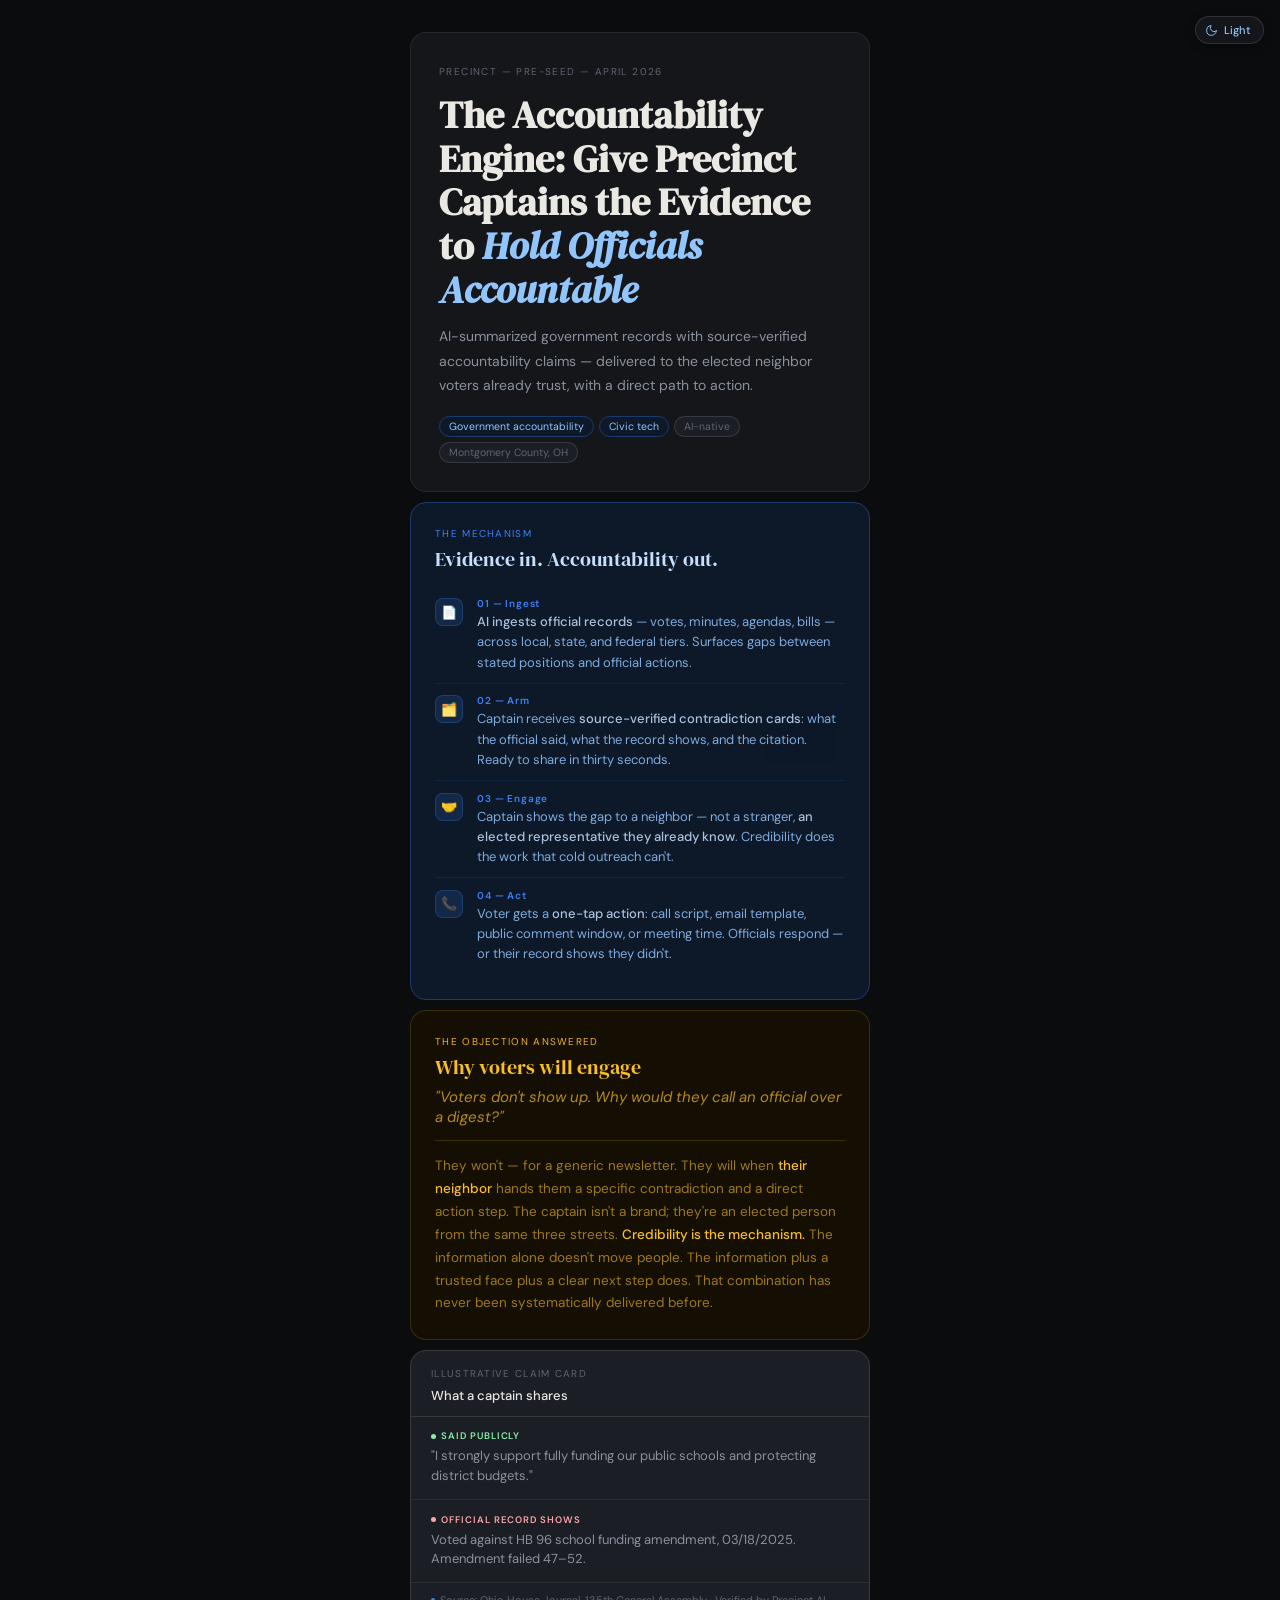
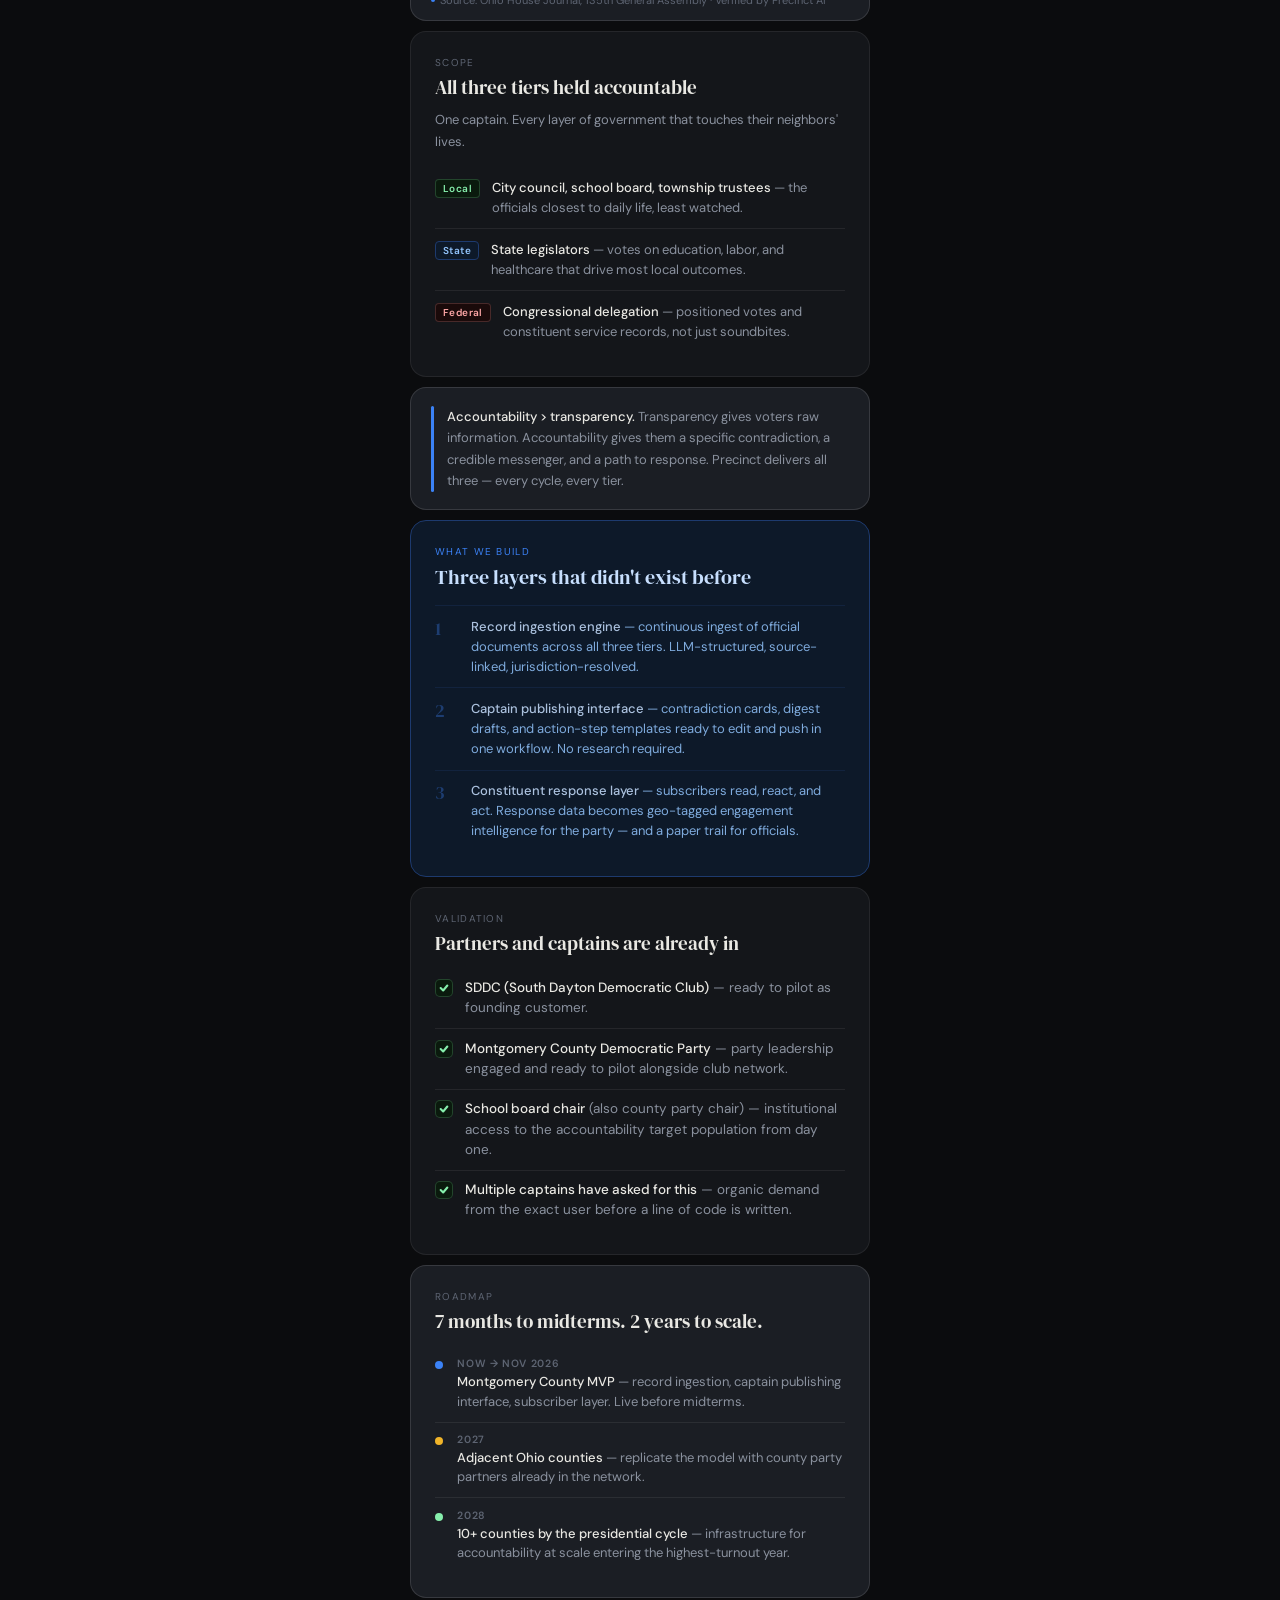
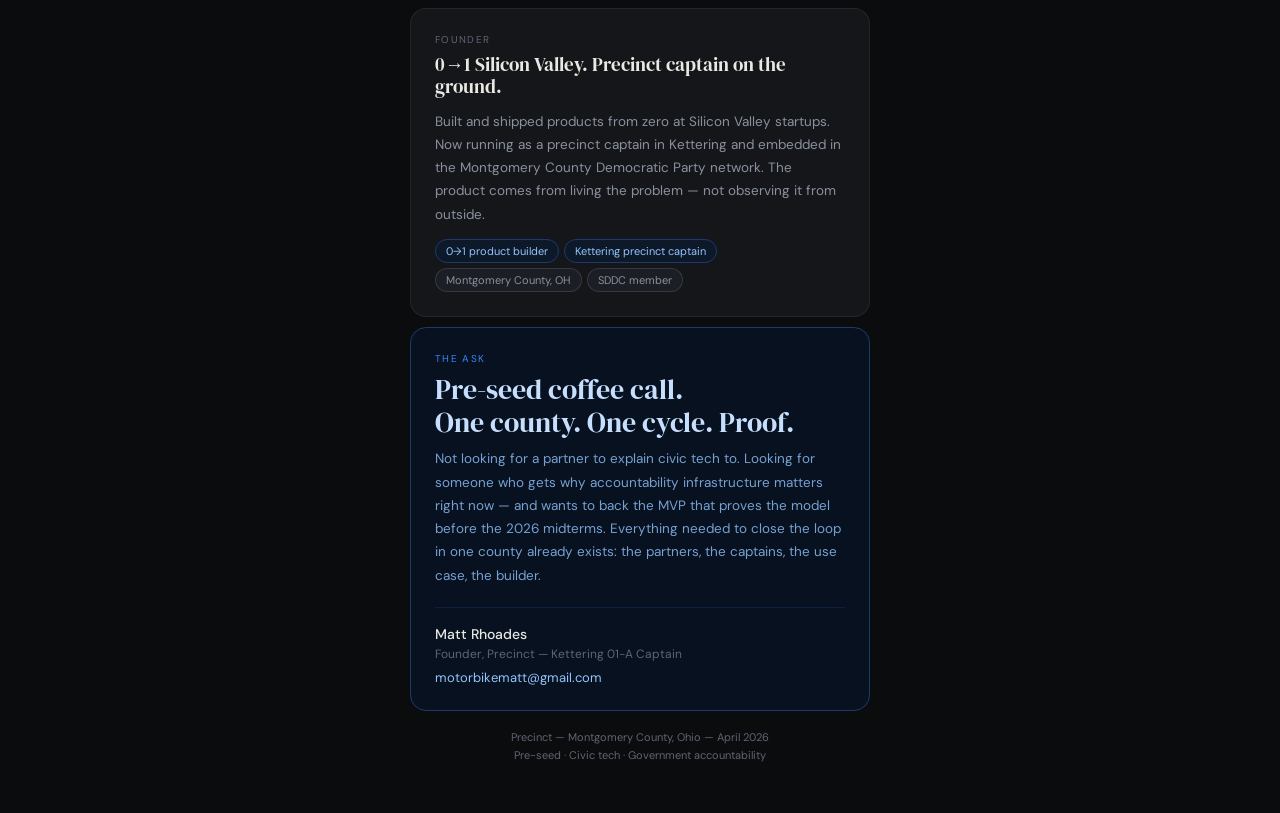
==== precinct_pitch_onepager_v4.html @ a4bdfba1 "Signed-off-by: Matt Rhoades <motorbikematt@gmail.com>" ====
<!DOCTYPE html>
<html lang="en">
<head>
<meta charset="UTF-8">
<meta name="viewport" content="width=device-width, initial-scale=1.0, maximum-scale=1.0">
<title>Precinct — The Accountability Engine</title>
<link rel="preconnect" href="https://fonts.googleapis.com">
<link href="https://fonts.googleapis.com/css2?family=DM+Serif+Display:ital@0;1&family=DM+Sans:opsz,wght@9..40,300;9..40,400;9..40,500;9..40,600&display=swap" rel="stylesheet">
<style>
*, *::before, *::after { box-sizing: border-box; margin: 0; padding: 0; }

:root {
  --bg:          #0b0c0e;
  --surface:     #14161a;
  --surface-2:   #1b1e24;
  --border:      rgba(255,255,255,0.07);
  --border-2:    rgba(255,255,255,0.12);
  --text:        #e9e8e3;
  --muted:       #5e6573;
  --muted-2:     #8a919e;
  --accent:      #3b82f6;
  --accent-dim:  #1d3a6e;
  --accent-bg:   #0d1929;
  --accent-text: #93c5fd;
  --gold:        #f0b429;
  --gold-bg:     #140f02;
  --gold-text:   #fbbf24;
  --gold-border: rgba(240,180,41,0.18);
  --green-bg:    #0a1a0d;
  --green-text:  #86efac;
  --green-border:rgba(134,239,172,0.2);
  --red-bg:      #1a0a0a;
  --red-text:    #fca5a5;
  --red-border:  rgba(252,165,165,0.2);
}

:root.light {
  --bg:          #f4f3ef;
  --surface:     #ffffff;
  --surface-2:   #eeecea;
  --border:      rgba(0,0,0,0.08);
  --border-2:    rgba(0,0,0,0.13);
  --text:        #141414;
  --muted:       #888;
  --muted-2:     #555;
  --accent:      #185FA5;
  --accent-dim:  #b5d4f4;
  --accent-bg:   #e5f0fb;
  --accent-text: #0c447c;
  --gold:        #b45309;
  --gold-bg:     #fffbeb;
  --gold-text:   #92400e;
  --gold-border: rgba(180,83,9,0.2);
  --green-bg:    #f0fdf4;
  --green-text:  #166534;
  --green-border:rgba(22,101,52,0.2);
  --red-bg:      #fff1f1;
  --red-text:    #991b1b;
  --red-border:  rgba(153,27,27,0.2);
}

body {
  font-family: 'DM Sans', sans-serif;
  font-weight: 400;
  color: var(--text);
  background: var(--bg);
  min-height: 100vh;
  padding: 2rem 1rem 3rem;
  display: flex;
  flex-direction: column;
  align-items: center;
}

/* ── layout shell ── */
.wrap {
  width: 100%;
  max-width: 460px;
  display: flex;
  flex-direction: column;
  gap: 10px;
}

/* ── base card ── */
.card {
  background: var(--surface);
  border: 0.5px solid var(--border);
  border-radius: 16px;
  padding: 1.5rem;
  position: relative;
  overflow: hidden;
}

.card-label {
  font-size: 10px;
  letter-spacing: 0.13em;
  text-transform: uppercase;
  color: var(--muted);
  margin-bottom: 0.5rem;
}

.card-title {
  font-family: 'DM Serif Display', serif;
  line-height: 1.15;
  color: var(--text);
}

.card-body {
  font-size: 13.5px;
  line-height: 1.72;
  color: var(--muted-2);
  margin-top: 0.6rem;
}

/* ── hero ── */
.c-hero {
  background: var(--surface);
  padding: 2rem 1.75rem 1.75rem;
}

.c-hero .eyebrow {
  font-size: 10px;
  letter-spacing: 0.14em;
  text-transform: uppercase;
  color: var(--muted);
  margin-bottom: 1rem;
}

.c-hero .card-title {
  font-size: clamp(28px, 8vw, 38px);
  margin-bottom: 0.75rem;
  color: var(--text);
}

.c-hero .card-title em {
  font-style: italic;
  color: var(--accent-text);
}

.c-hero .card-body {
  font-size: 14px;
  color: var(--muted-2);
  max-width: 400px;
}

.tag-row {
  display: flex;
  flex-wrap: wrap;
  gap: 5px;
  margin-top: 1.2rem;
}

.tag {
  font-size: 10.5px;
  padding: 3px 9px;
  border-radius: 20px;
  border: 0.5px solid var(--border-2);
  color: var(--muted);
  background: var(--surface-2);
}

.tag-blue {
  background: var(--accent-bg);
  border-color: var(--accent-dim);
  color: var(--accent-text);
}

/* ── mechanism loop ── */
.c-loop {
  background: var(--accent-bg);
  border-color: var(--accent-dim);
}

.c-loop .card-label { color: var(--accent); }

.c-loop .card-title {
  font-size: 20px;
  color: #c7dffe;
  margin-bottom: 1rem;
}

.loop-steps {
  display: flex;
  flex-direction: column;
  gap: 0;
}

.loop-step {
  display: flex;
  align-items: flex-start;
  gap: 0.9rem;
  padding: 0.65rem 0;
  border-bottom: 0.5px solid rgba(59,130,246,0.12);
}

.loop-step:last-child { border-bottom: none; }

.loop-icon {
  width: 28px;
  height: 28px;
  border-radius: 8px;
  background: rgba(59,130,246,0.14);
  border: 0.5px solid rgba(59,130,246,0.25);
  display: flex;
  align-items: center;
  justify-content: center;
  flex-shrink: 0;
  font-size: 13px;
  margin-top: 1px;
}

.loop-step-text {
  flex: 1;
}

.loop-step-num {
  font-size: 10px;
  color: var(--accent);
  letter-spacing: 0.08em;
  font-weight: 600;
  margin-bottom: 2px;
}

.loop-step-body {
  font-size: 13px;
  color: var(--accent-text);
  line-height: 1.55;
  opacity: 0.85;
}

.loop-step-body strong {
  color: #c7dffe;
  font-weight: 500;
  opacity: 1;
}

/* ── objection ── */
.c-objection {
  background: var(--gold-bg);
  border-color: var(--gold-border);
}

.c-objection .card-label { color: var(--gold); }

.c-objection .card-title {
  font-size: 20px;
  color: var(--gold-text);
  margin-bottom: 0.5rem;
}

.objection-q {
  font-size: 15px;
  font-style: italic;
  color: rgba(251,191,36,0.7);
  margin-bottom: 0.85rem;
  padding-bottom: 0.85rem;
  border-bottom: 0.5px solid var(--gold-border);
}

.objection-a {
  font-size: 13.5px;
  line-height: 1.7;
  color: rgba(251,191,36,0.6);
}

.objection-a strong {
  color: var(--gold-text);
  font-weight: 500;
}

/* ── contradiction demo ── */
.c-demo {
  background: var(--surface-2);
  border-color: var(--border-2);
  padding: 0;
  overflow: hidden;
}

.demo-header {
  padding: 1rem 1.25rem 0.75rem;
  border-bottom: 0.5px solid var(--border-2);
}

.demo-label {
  font-size: 10px;
  letter-spacing: 0.13em;
  text-transform: uppercase;
  color: var(--muted);
  margin-bottom: 0.4rem;
}

.demo-title {
  font-size: 13px;
  font-weight: 500;
  color: var(--text);
}

.demo-claim {
  padding: 0.85rem 1.25rem;
  border-bottom: 0.5px solid var(--border);
}

.demo-claim:last-child { border-bottom: none; }

.claim-tag {
  font-size: 9.5px;
  letter-spacing: 0.1em;
  text-transform: uppercase;
  font-weight: 600;
  margin-bottom: 4px;
  display: flex;
  align-items: center;
  gap: 5px;
}

.claim-tag-said { color: var(--green-text); }
.claim-tag-record { color: var(--red-text); }

.claim-dot {
  width: 5px;
  height: 5px;
  border-radius: 50%;
  display: inline-block;
  flex-shrink: 0;
}

.dot-green { background: var(--green-text); }
.dot-red   { background: var(--red-text); }

.claim-text {
  font-size: 13px;
  color: var(--muted-2);
  line-height: 1.5;
}

.demo-source {
  padding: 0.6rem 1.25rem 0.85rem;
  font-size: 11px;
  color: var(--muted);
  display: flex;
  align-items: center;
  gap: 5px;
}

.source-dot {
  width: 4px;
  height: 4px;
  border-radius: 50%;
  background: var(--accent);
  flex-shrink: 0;
}

/* ── three tiers ── */
.c-tiers {
  background: var(--surface);
  border-color: var(--border);
}

.tier-row {
  display: flex;
  flex-direction: column;
  gap: 0;
  margin-top: 0.85rem;
}

.tier-item {
  display: flex;
  align-items: flex-start;
  gap: 0.75rem;
  padding: 0.65rem 0;
  border-bottom: 0.5px solid var(--border);
}

.tier-item:last-child { border-bottom: none; }

.tier-badge {
  font-size: 10px;
  padding: 2px 7px;
  border-radius: 4px;
  font-weight: 600;
  letter-spacing: 0.04em;
  flex-shrink: 0;
  margin-top: 1px;
}

.tier-local  { background: var(--green-bg);  border: 0.5px solid var(--green-border); color: var(--green-text); }
.tier-state  { background: var(--accent-bg); border: 0.5px solid var(--accent-dim);  color: var(--accent-text); }
.tier-fed    { background: var(--red-bg);    border: 0.5px solid var(--red-border);   color: var(--red-text); }

.tier-text {
  font-size: 13px;
  line-height: 1.55;
  color: var(--muted-2);
}

.tier-text strong {
  color: var(--text);
  font-weight: 500;
}

/* ── solution ── */
.c-solution {
  background: var(--accent-bg);
  border-color: var(--accent-dim);
}

.c-solution .card-label { color: var(--accent); }
.c-solution .card-title { font-size: 20px; color: #c7dffe; margin-bottom: 0.85rem; }
.c-solution .card-body  { color: var(--accent-text); opacity: 0.85; font-size: 13.5px; }

.solution-steps {
  display: flex;
  flex-direction: column;
  gap: 0;
  margin-top: 1rem;
}

.sol-step {
  display: flex;
  gap: 0.85rem;
  padding: 0.65rem 0;
  border-top: 0.5px solid rgba(59,130,246,0.1);
}

.sol-num {
  font-family: 'DM Serif Display', serif;
  font-size: 18px;
  color: rgba(59,130,246,0.35);
  flex-shrink: 0;
  width: 22px;
  margin-top: -1px;
}

.sol-text {
  font-size: 13px;
  color: var(--accent-text);
  line-height: 1.55;
  opacity: 0.85;
}

.sol-text strong {
  color: #c7dffe;
  font-weight: 500;
  opacity: 1;
}

/* ── traction ── */
.c-traction {
  background: var(--surface);
  border-color: var(--border);
}

.traction-items {
  display: flex;
  flex-direction: column;
  gap: 0;
  margin-top: 0.85rem;
}

.traction-item {
  display: flex;
  align-items: flex-start;
  gap: 0.75rem;
  padding: 0.6rem 0;
  border-bottom: 0.5px solid var(--border);
}

.traction-item:last-child { border-bottom: none; }

.traction-check {
  width: 18px;
  height: 18px;
  border-radius: 5px;
  background: var(--green-bg);
  border: 0.5px solid var(--green-border);
  display: flex;
  align-items: center;
  justify-content: center;
  flex-shrink: 0;
  margin-top: 1px;
}

.traction-check svg {
  width: 10px;
  height: 10px;
  stroke: var(--green-text);
  stroke-width: 2.5;
  stroke-linecap: round;
  stroke-linejoin: round;
  fill: none;
}

.traction-text {
  font-size: 13.5px;
  color: var(--muted-2);
  line-height: 1.5;
}

.traction-text strong {
  color: var(--text);
  font-weight: 500;
}

/* ── timeline ── */
.c-timeline {
  background: var(--surface-2);
  border-color: var(--border-2);
}

.timeline-row {
  display: flex;
  flex-direction: column;
  gap: 0;
  margin-top: 0.85rem;
}

.timeline-item {
  display: flex;
  align-items: flex-start;
  gap: 0.9rem;
  padding: 0.65rem 0;
  border-bottom: 0.5px solid var(--border);
  position: relative;
}

.timeline-item:last-child { border-bottom: none; }

.timeline-dot {
  width: 8px;
  height: 8px;
  border-radius: 50%;
  flex-shrink: 0;
  margin-top: 4px;
}

.dot-now   { background: var(--accent); }
.dot-mid   { background: var(--gold); }
.dot-far   { background: var(--green-text); }

.timeline-content {}

.timeline-date {
  font-size: 10.5px;
  font-weight: 600;
  letter-spacing: 0.06em;
  color: var(--muted);
  text-transform: uppercase;
  margin-bottom: 2px;
}

.timeline-desc {
  font-size: 13px;
  color: var(--muted-2);
  line-height: 1.5;
}

.timeline-desc strong {
  color: var(--text);
  font-weight: 500;
}

/* ── founder ── */
.c-founder {
  background: var(--surface);
  border-color: var(--border);
}

.c-founder .card-title {
  font-size: 19px;
  margin-bottom: 0.75rem;
}

.founder-pills {
  display: flex;
  flex-wrap: wrap;
  gap: 5px;
  margin-top: 0.85rem;
}

.pill {
  font-size: 11px;
  padding: 4px 10px;
  border-radius: 20px;
  border: 0.5px solid var(--border-2);
  color: var(--muted-2);
  background: var(--surface-2);
}

.pill-blue {
  background: var(--accent-bg);
  border-color: var(--accent-dim);
  color: var(--accent-text);
}

/* ── ask ── */
.c-ask {
  background: #071120;
  border-color: var(--accent-dim);
}

.c-ask .card-label { color: var(--accent); }

.c-ask .card-title {
  font-size: clamp(22px, 6vw, 28px);
  color: #c7dffe;
  margin-bottom: 0.6rem;
}

.c-ask .card-body {
  color: var(--accent-text);
  opacity: 0.8;
  font-size: 13.5px;
}

.ask-contact {
  margin-top: 1.25rem;
  padding-top: 1.1rem;
  border-top: 0.5px solid rgba(59,130,246,0.15);
  display: flex;
  flex-direction: column;
  gap: 3px;
}

.contact-name {
  font-size: 14px;
  font-weight: 500;
  color: var(--text);
}

.contact-role {
  font-size: 12px;
  color: var(--muted);
}

.contact-email {
  font-size: 13px;
  color: var(--accent-text);
  text-decoration: none;
  margin-top: 4px;
}

.contact-email:hover {
  text-decoration: underline;
}

/* ── footer ── */
.c-footer {
  text-align: center;
  background: transparent;
  border: none;
  padding: 0.5rem 0 0;
}

.footer-text {
  font-size: 11px;
  color: var(--muted);
  line-height: 1.6;
}

/* ── theme toggle ── */
.theme-toggle {
  position: fixed;
  top: 1rem;
  right: 1rem;
  z-index: 100;
  display: flex;
  align-items: center;
  gap: 6px;
  padding: 6px 12px 6px 9px;
  border-radius: 99px;
  border: 0.5px solid var(--border-2);
  background: var(--surface);
  color: var(--accent-text);
  font-family: 'DM Sans', sans-serif;
  font-size: 11px;
  font-weight: 500;
  cursor: pointer;
  box-shadow: 0 2px 10px rgba(0,0,0,0.3);
  transition: box-shadow 0.2s;
}

.theme-toggle:hover { box-shadow: 0 3px 16px rgba(0,0,0,0.4); }

.theme-toggle svg {
  width: 13px; height: 13px;
  fill: none; stroke: currentColor;
  stroke-width: 1.75;
  stroke-linecap: round;
  stroke-linejoin: round;
}

/* ── bridge callout ── */
.c-bridge {
  background: var(--surface-2);
  border-color: var(--border-2);
  display: flex;
  align-items: flex-start;
  gap: 0.85rem;
  padding: 1.1rem 1.25rem;
}

.bridge-line {
  width: 2.5px;
  align-self: stretch;
  background: var(--accent);
  border-radius: 2px;
  flex-shrink: 0;
  min-height: 20px;
}

.bridge-text {
  font-size: 13px;
  line-height: 1.65;
  color: var(--muted-2);
}

.bridge-text strong {
  color: var(--text);
  font-weight: 500;
}

</style>
</head>
<body>

<button class="theme-toggle" id="themeToggle" aria-label="Toggle theme">
  <svg id="icon-dark" viewBox="0 0 24 24"><path d="M21 12.79A9 9 0 1 1 11.21 3 7 7 0 0 0 21 12.79z"/></svg>
  <svg id="icon-light" viewBox="0 0 24 24" style="display:none"><circle cx="12" cy="12" r="5"/><line x1="12" y1="1" x2="12" y2="3"/><line x1="12" y1="21" x2="12" y2="23"/><line x1="4.22" y1="4.22" x2="5.64" y2="5.64"/><line x1="18.36" y1="18.36" x2="19.78" y2="19.78"/><line x1="1" y1="12" x2="3" y2="12"/><line x1="21" y1="12" x2="23" y2="12"/><line x1="4.22" y1="19.78" x2="5.64" y2="18.36"/><line x1="18.36" y1="5.64" x2="19.78" y2="4.22"/></svg>
  <span id="toggleLabel">Light</span>
</button>

<div class="wrap">

  <!-- ── HERO ── -->
  <div class="card c-hero">
    <p class="eyebrow">Precinct &mdash; Pre-seed &mdash; April 2026</p>
    <h1 class="card-title">The Accountability Engine: Give Precinct Captains the Evidence to<em> Hold Officials Accountable</em></h1>
    <p class="card-body">AI-summarized government records with source-verified accountability claims — delivered to the elected neighbor voters already trust, with a direct path to action.</p>
    <div class="tag-row">
      <span class="tag tag-blue">Government accountability</span>
      <span class="tag tag-blue">Civic tech</span>
      <span class="tag">AI-native</span>
      <span class="tag">Montgomery County, OH</span>
    </div>
  </div>

  <!-- ── HOW IT WORKS ── -->
  <div class="card c-loop">
    <p class="card-label">The mechanism</p>
    <p class="card-title">Evidence in. Accountability out.</p>
    <div class="loop-steps">
      <div class="loop-step">
        <div class="loop-icon">📄</div>
        <div class="loop-step-text">
          <p class="loop-step-num">01 — Ingest</p>
          <p class="loop-step-body"><strong>AI ingests official records</strong> — votes, minutes, agendas, bills — across local, state, and federal tiers. Surfaces gaps between stated positions and official actions.</p>
        </div>
      </div>
      <div class="loop-step">
        <div class="loop-icon">🗂️</div>
        <div class="loop-step-text">
          <p class="loop-step-num">02 — Arm</p>
          <p class="loop-step-body">Captain receives <strong>source-verified contradiction cards</strong>: what the official said, what the record shows, and the citation. Ready to share in thirty seconds.</p>
        </div>
      </div>
      <div class="loop-step">
        <div class="loop-icon">🤝</div>
        <div class="loop-step-text">
          <p class="loop-step-num">03 — Engage</p>
          <p class="loop-step-body">Captain shows the gap to a neighbor — not a stranger, <strong>an elected representative they already know</strong>. Credibility does the work that cold outreach can't.</p>
        </div>
      </div>
      <div class="loop-step">
        <div class="loop-icon">📞</div>
        <div class="loop-step-text">
          <p class="loop-step-num">04 — Act</p>
          <p class="loop-step-body">Voter gets a <strong>one-tap action</strong>: call script, email template, public comment window, or meeting time. Officials respond — or their record shows they didn't.</p>
        </div>
      </div>
    </div>
  </div>

  <!-- ── OBJECTION ── -->
  <div class="card c-objection">
    <p class="card-label">The objection answered</p>
    <p class="card-title">Why voters will engage</p>
    <p class="objection-q">"Voters don't show up. Why would they call an official over a digest?"</p>
    <p class="objection-a">They won't — for a generic newsletter. They will when <strong>their neighbor</strong> hands them a specific contradiction and a direct action step. The captain isn't a brand; they're an elected person from the same three streets. <strong>Credibility is the mechanism.</strong> The information alone doesn't move people. The information plus a trusted face plus a clear next step does. That combination has never been systematically delivered before.</p>
  </div>

  <!-- ── CONTRADICTION DEMO ── -->
  <div class="card c-demo">
    <div class="demo-header">
      <p class="demo-label">Illustrative claim card</p>
      <p class="demo-title">What a captain shares</p>
    </div>
    <div class="demo-claim">
      <p class="claim-tag claim-tag-said">
        <span class="claim-dot dot-green"></span> Said publicly
      </p>
      <p class="claim-text">"I strongly support fully funding our public schools and protecting district budgets."</p>
    </div>
    <div class="demo-claim">
      <p class="claim-tag claim-tag-record">
        <span class="claim-dot dot-red"></span> Official record shows
      </p>
      <p class="claim-text">Voted against HB 96 school funding amendment, 03/18/2025. Amendment failed 47–52.</p>
    </div>
    <div class="demo-source">
      <span class="source-dot"></span>
      Source: Ohio House Journal, 135th General Assembly · Verified by Precinct AI
    </div>
  </div>

  <!-- ── THREE TIERS ── -->
  <div class="card c-tiers">
    <p class="card-label">Scope</p>
    <p class="card-title" style="font-size:19px; margin-bottom:0.15rem">All three tiers held accountable</p>
    <p class="card-body" style="margin-bottom:0; font-size:13px;">One captain. Every layer of government that touches their neighbors' lives.</p>
    <div class="tier-row">
      <div class="tier-item">
        <span class="tier-badge tier-local">Local</span>
        <span class="tier-text"><strong>City council, school board, township trustees</strong> — the officials closest to daily life, least watched.</span>
      </div>
      <div class="tier-item">
        <span class="tier-badge tier-state">State</span>
        <span class="tier-text"><strong>State legislators</strong> — votes on education, labor, and healthcare that drive most local outcomes.</span>
      </div>
      <div class="tier-item">
        <span class="tier-badge tier-fed">Federal</span>
        <span class="tier-text"><strong>Congressional delegation</strong> — positioned votes and constituent service records, not just soundbites.</span>
      </div>
    </div>
  </div>

  <!-- ── BRIDGE ── -->
  <div class="card c-bridge">
    <div class="bridge-line"></div>
    <p class="bridge-text"><strong>Accountability &gt; transparency.</strong> Transparency gives voters raw information. Accountability gives them a specific contradiction, a credible messenger, and a path to response. Precinct delivers all three — every cycle, every tier.</p>
  </div>

  <!-- ── SOLUTION ── -->
  <div class="card c-solution">
    <p class="card-label">What we build</p>
    <p class="card-title">Three layers that didn't exist before</p>
    <div class="solution-steps">
      <div class="sol-step">
        <span class="sol-num">1</span>
        <span class="sol-text"><strong>Record ingestion engine</strong> — continuous ingest of official documents across all three tiers. LLM-structured, source-linked, jurisdiction-resolved.</span>
      </div>
      <div class="sol-step">
        <span class="sol-num">2</span>
        <span class="sol-text"><strong>Captain publishing interface</strong> — contradiction cards, digest drafts, and action-step templates ready to edit and push in one workflow. No research required.</span>
      </div>
      <div class="sol-step">
        <span class="sol-num">3</span>
        <span class="sol-text"><strong>Constituent response layer</strong> — subscribers read, react, and act. Response data becomes geo-tagged engagement intelligence for the party — and a paper trail for officials.</span>
      </div>
    </div>
  </div>

  <!-- ── TRACTION ── -->
  <div class="card c-traction">
    <p class="card-label">Validation</p>
    <p class="card-title" style="font-size:19px;">Partners and captains are already in</p>
    <div class="traction-items">
      <div class="traction-item">
        <div class="traction-check"><svg viewBox="0 0 12 12"><polyline points="2,6 5,9 10,3"/></svg></div>
        <span class="traction-text"><strong>SDDC (South Dayton Democratic Club)</strong> — ready to pilot as founding customer.</span>
      </div>
      <div class="traction-item">
        <div class="traction-check"><svg viewBox="0 0 12 12"><polyline points="2,6 5,9 10,3"/></svg></div>
        <span class="traction-text"><strong>Montgomery County Democratic Party</strong> — party leadership engaged and ready to pilot alongside club network.</span>
      </div>
      <div class="traction-item">
        <div class="traction-check"><svg viewBox="0 0 12 12"><polyline points="2,6 5,9 10,3"/></svg></div>
        <span class="traction-text"><strong>School board chair</strong> (also county party chair) — institutional access to the accountability target population from day one.</span>
      </div>
      <div class="traction-item">
        <div class="traction-check"><svg viewBox="0 0 12 12"><polyline points="2,6 5,9 10,3"/></svg></div>
        <span class="traction-text"><strong>Multiple captains have asked for this</strong> — organic demand from the exact user before a line of code is written.</span>
      </div>
    </div>
  </div>

  <!-- ── TIMELINE ── -->
  <div class="card c-timeline">
    <p class="card-label">Roadmap</p>
    <p class="card-title" style="font-size:19px;">7 months to midterms. 2 years to scale.</p>
    <div class="timeline-row">
      <div class="timeline-item">
        <span class="timeline-dot dot-now"></span>
        <div class="timeline-content">
          <p class="timeline-date">Now → Nov 2026</p>
          <p class="timeline-desc"><strong>Montgomery County MVP</strong> — record ingestion, captain publishing interface, subscriber layer. Live before midterms.</p>
        </div>
      </div>
      <div class="timeline-item">
        <span class="timeline-dot dot-mid"></span>
        <div class="timeline-content">
          <p class="timeline-date">2027</p>
          <p class="timeline-desc"><strong>Adjacent Ohio counties</strong> — replicate the model with county party partners already in the network.</p>
        </div>
      </div>
      <div class="timeline-item">
        <span class="timeline-dot dot-far"></span>
        <div class="timeline-content">
          <p class="timeline-date">2028</p>
          <p class="timeline-desc"><strong>10+ counties by the presidential cycle</strong> — infrastructure for accountability at scale entering the highest-turnout year.</p>
        </div>
      </div>
    </div>
  </div>

  <!-- ── FOUNDER ── -->
  <div class="card c-founder">
    <p class="card-label">Founder</p>
    <p class="card-title">0→1 Silicon Valley. Precinct captain on the ground.</p>
    <p class="card-body">Built and shipped products from zero at Silicon Valley startups. Now running as a precinct captain in Kettering and embedded in the Montgomery County Democratic Party network. The product comes from living the problem — not observing it from outside.</p>
    <div class="founder-pills">
      <span class="pill pill-blue">0→1 product builder</span>
      <span class="pill pill-blue">Kettering precinct captain</span>
      <span class="pill">Montgomery County, OH</span>
      <span class="pill">SDDC member</span>
    </div>
  </div>

  <!-- ── ASK ── -->
  <div class="card c-ask">
    <p class="card-label">The ask</p>
    <p class="card-title">Pre-seed coffee call.<br>One county. One cycle. Proof.</p>
    <p class="card-body">Not looking for a partner to explain civic tech to. Looking for someone who gets why accountability infrastructure matters right now — and wants to back the MVP that proves the model before the 2026 midterms. Everything needed to close the loop in one county already exists: the partners, the captains, the use case, the builder.</p>
    <div class="ask-contact">
      <span class="contact-name">Matt Rhoades</span>
      <span class="contact-role">Founder, Precinct &mdash; Kettering 01-A Captain</span>
      <a class="contact-email" href="mailto:motorbikematt@gmail.com">motorbikematt@gmail.com</a>
    </div>
  </div>

  <!-- ── FOOTER ── -->
  <div class="card c-footer">
    <p class="footer-text">Precinct &mdash; Montgomery County, Ohio &mdash; April 2026<br>Pre-seed · Civic tech · Government accountability</p>
  </div>

</div>

<script>
  const root = document.documentElement;
  const btn = document.getElementById('themeToggle');
  const iconDark = document.getElementById('icon-dark');
  const iconLight = document.getElementById('icon-light');
  const label = document.getElementById('toggleLabel');
  let isLight = false;

  btn.addEventListener('click', () => {
    isLight = !isLight;
    if (isLight) {
      root.classList.add('light');
      iconDark.style.display = 'none';
      iconLight.style.display = 'block';
      label.textContent = 'Dark';
    } else {
      root.classList.remove('light');
      iconDark.style.display = 'block';
      iconLight.style.display = 'none';
      label.textContent = 'Light';
    }
  });
</script>
</body>
</html>
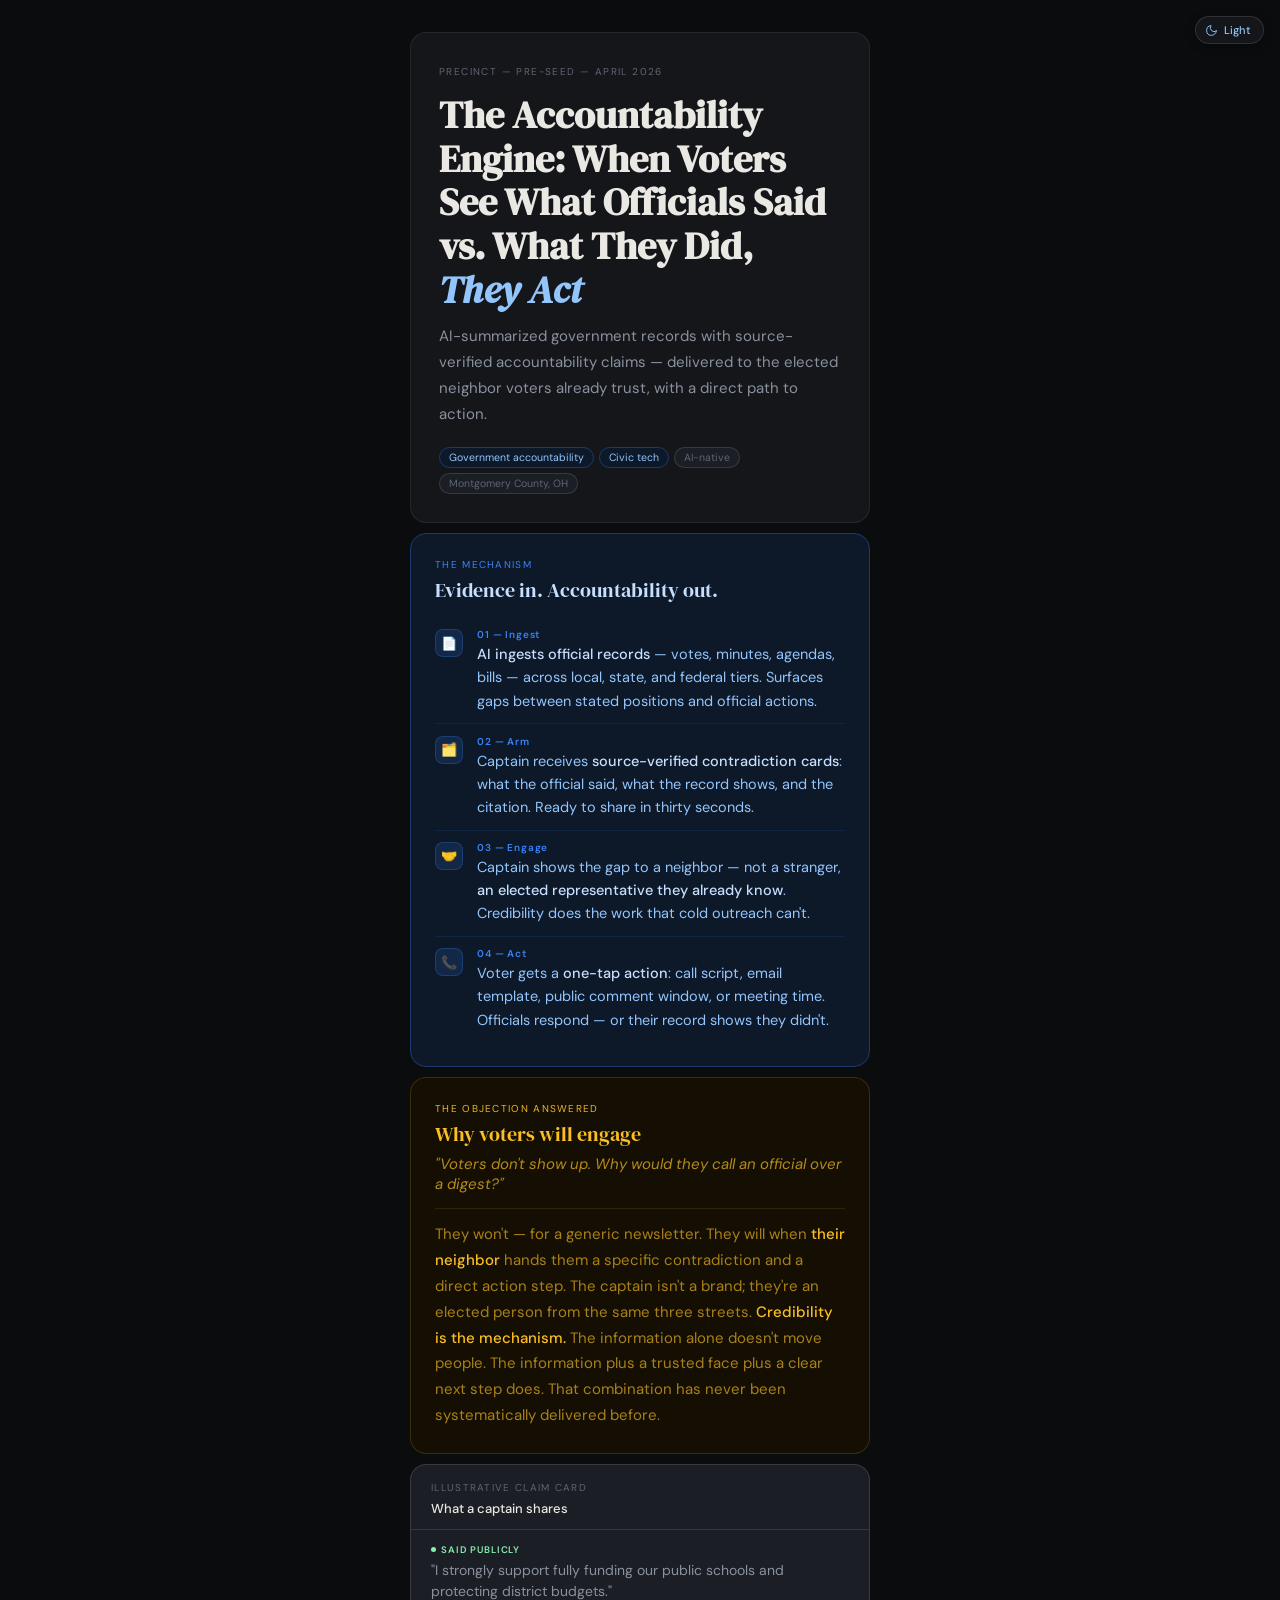
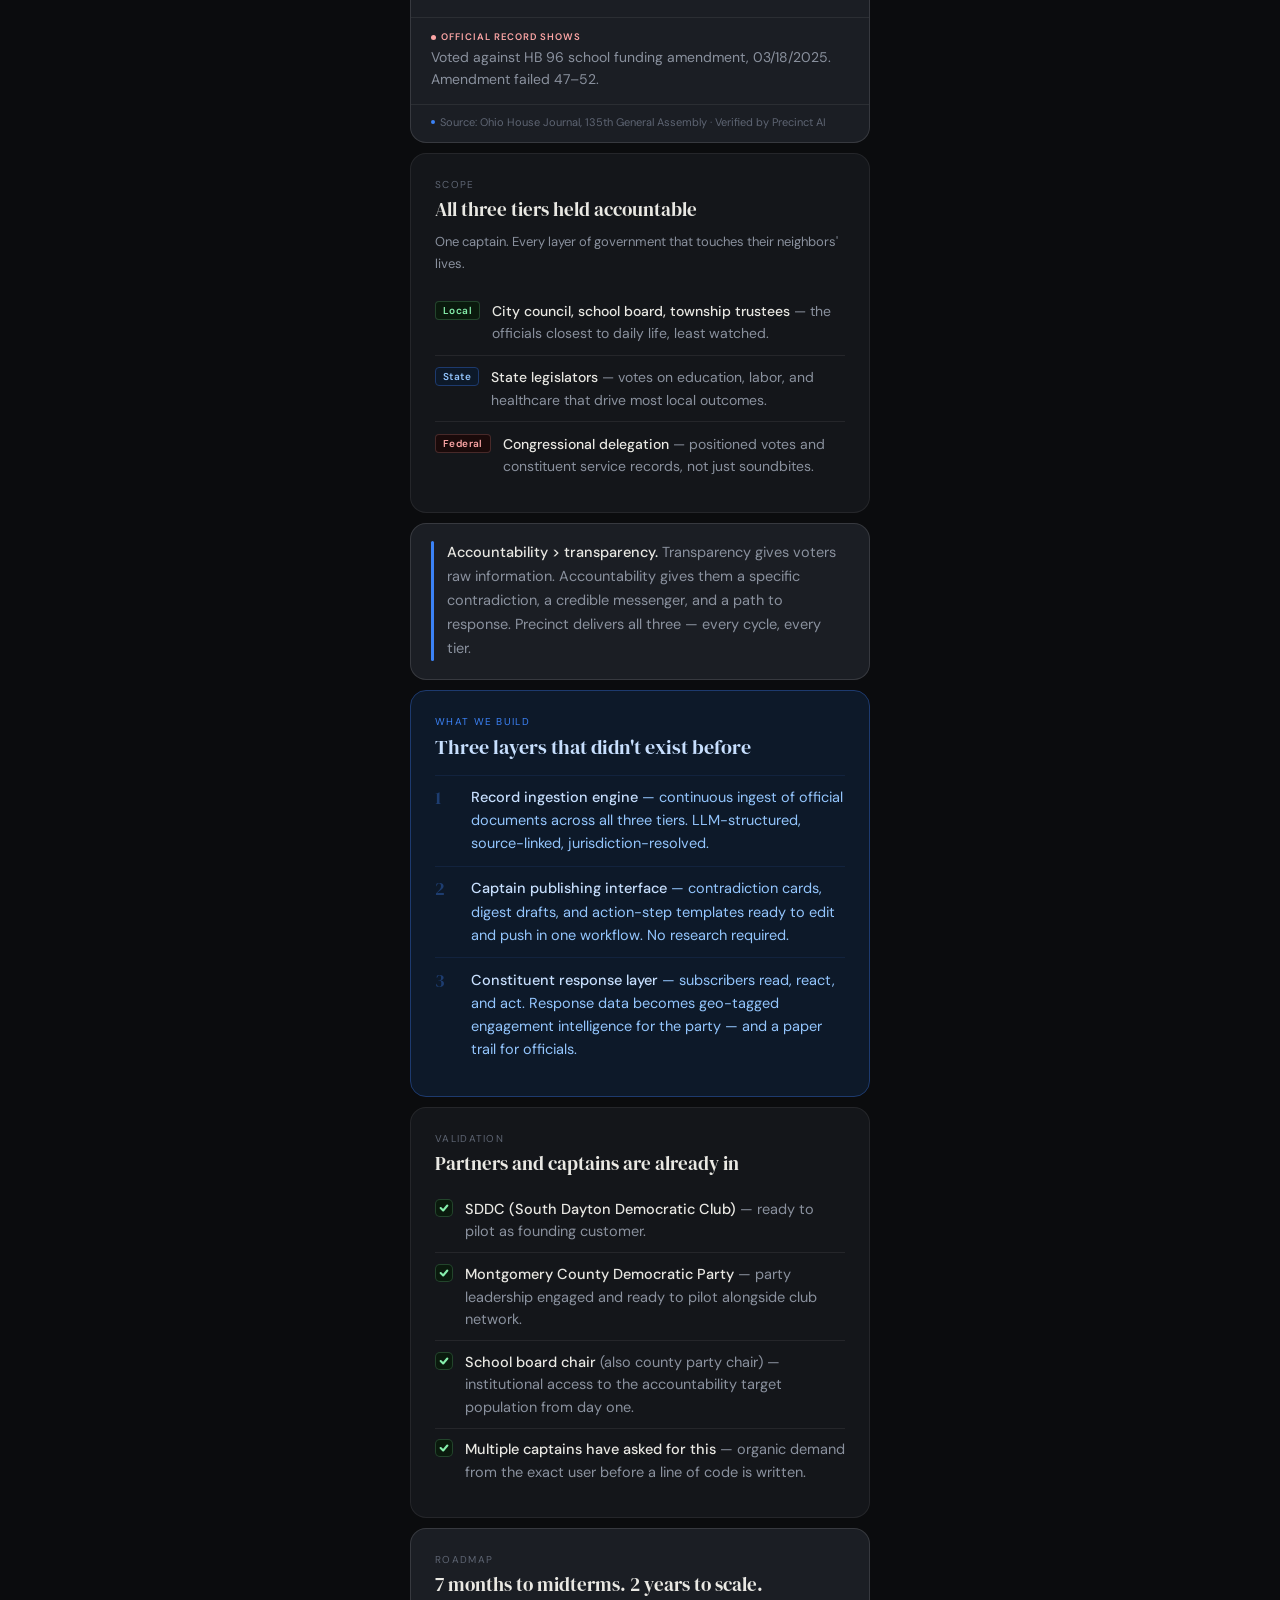
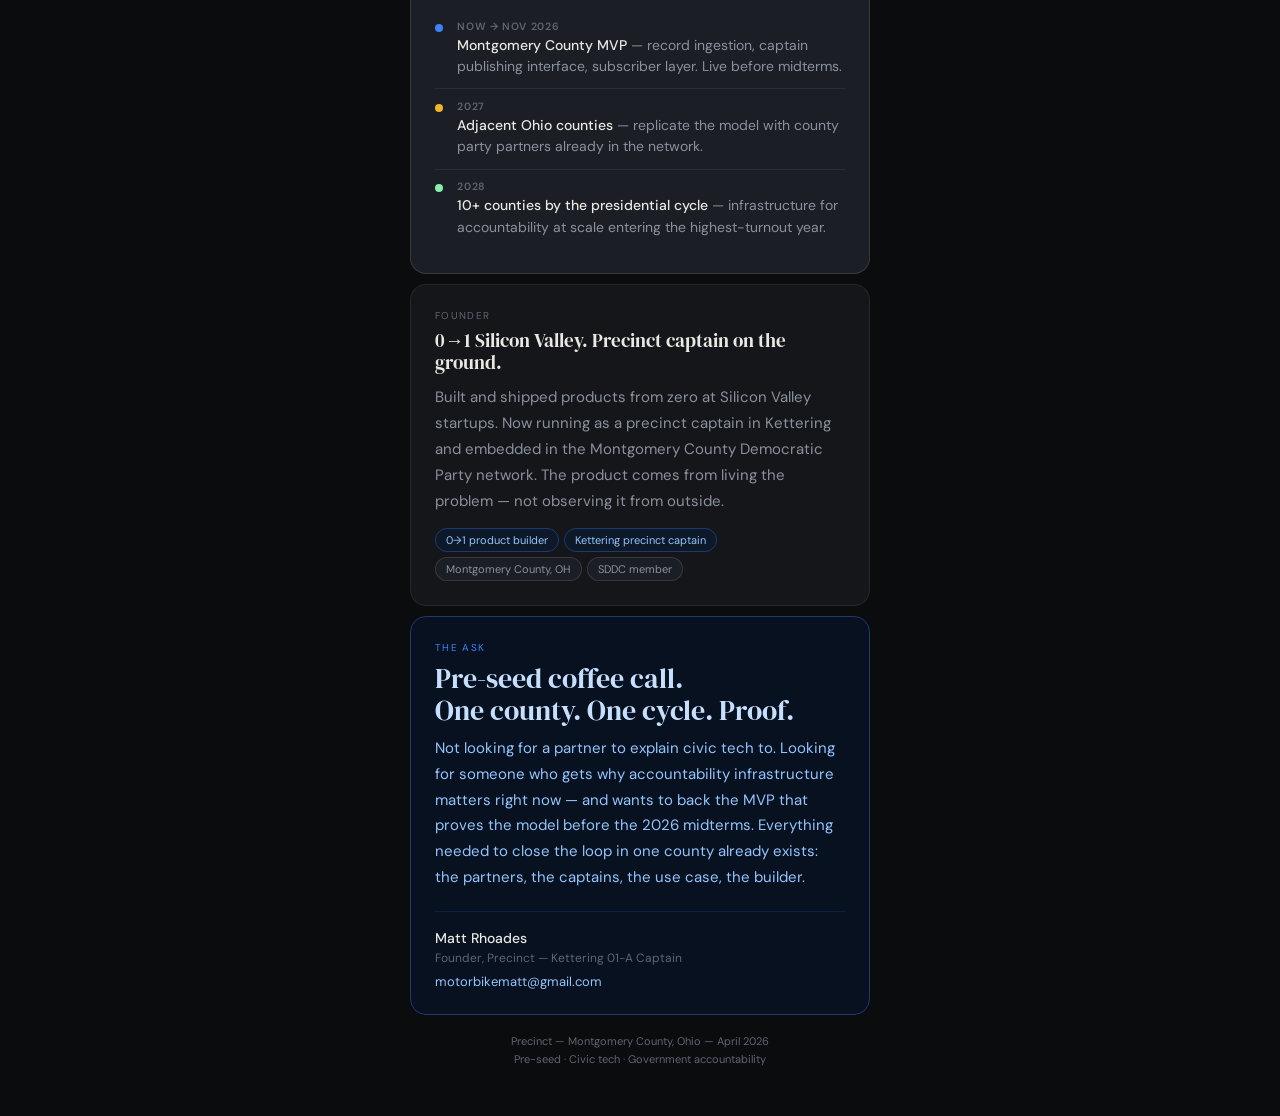
==== commit 50340a03: "Update hero headline: remove 'precinct captain' jargon" ====
--- a/precinct_pitch_onepager_v4.html
+++ b/precinct_pitch_onepager_v4.html
@@ -32,6 +32,8 @@
   --red-bg:      #1a0a0a;
   --red-text:    #fca5a5;
   --red-border:  rgba(252,165,165,0.2);
+  --accent-heading: #c7dffe;
+  --ask-bg:      #071120;
 }
 
 :root.light {
@@ -57,6 +59,8 @@
   --red-bg:      #fff1f1;
   --red-text:    #991b1b;
   --red-border:  rgba(153,27,27,0.2);
+  --accent-heading: #0b3d7a;
+  --ask-bg:      #dbeafe;
 }
 
 body {
@@ -105,7 +109,7 @@
 }
 
 .card-body {
-  font-size: 13.5px;
+  font-size: 15px;
   line-height: 1.72;
   color: var(--muted-2);
   margin-top: 0.6rem;
@@ -137,7 +141,7 @@
 }
 
 .c-hero .card-body {
-  font-size: 14px;
+  font-size: 15px;
   color: var(--muted-2);
   max-width: 400px;
 }
@@ -174,7 +178,7 @@
 
 .c-loop .card-title {
   font-size: 20px;
-  color: #c7dffe;
+  color: var(--accent-heading);
   margin-bottom: 1rem;
 }
 
@@ -221,16 +225,14 @@
 }
 
 .loop-step-body {
-  font-size: 13px;
+  font-size: 14.5px;
   color: var(--accent-text);
-  line-height: 1.55;
-  opacity: 0.85;
+  line-height: 1.6;
 }
 
 .loop-step-body strong {
-  color: #c7dffe;
+  color: var(--accent-heading);
   font-weight: 500;
-  opacity: 1;
 }
 
 /* ── objection ── */
@@ -250,16 +252,21 @@
 .objection-q {
   font-size: 15px;
   font-style: italic;
-  color: rgba(251,191,36,0.7);
+  color: var(--gold-text);
+  opacity: 0.7;
   margin-bottom: 0.85rem;
   padding-bottom: 0.85rem;
   border-bottom: 0.5px solid var(--gold-border);
 }
 
 .objection-a {
-  font-size: 13.5px;
-  line-height: 1.7;
-  color: rgba(251,191,36,0.6);
+  font-size: 15px;
+  line-height: 1.72;
+  color: var(--muted-2);
+}
+
+:root:not(.light) .objection-a {
+  color: rgba(251,191,36,0.65);
 }
 
 .objection-a strong {
@@ -327,9 +334,9 @@
 .dot-red   { background: var(--red-text); }
 
 .claim-text {
-  font-size: 13px;
+  font-size: 14px;
   color: var(--muted-2);
-  line-height: 1.5;
+  line-height: 1.55;
 }
 
 .demo-source {
@@ -387,8 +394,8 @@
 .tier-fed    { background: var(--red-bg);    border: 0.5px solid var(--red-border);   color: var(--red-text); }
 
 .tier-text {
-  font-size: 13px;
-  line-height: 1.55;
+  font-size: 14px;
+  line-height: 1.6;
   color: var(--muted-2);
 }
 
@@ -404,8 +411,8 @@
 }
 
 .c-solution .card-label { color: var(--accent); }
-.c-solution .card-title { font-size: 20px; color: #c7dffe; margin-bottom: 0.85rem; }
-.c-solution .card-body  { color: var(--accent-text); opacity: 0.85; font-size: 13.5px; }
+.c-solution .card-title { font-size: 20px; color: var(--accent-heading); margin-bottom: 0.85rem; }
+.c-solution .card-body  { color: var(--accent-text); font-size: 15px; }
 
 .solution-steps {
   display: flex;
@@ -431,16 +438,14 @@
 }
 
 .sol-text {
-  font-size: 13px;
+  font-size: 14.5px;
   color: var(--accent-text);
-  line-height: 1.55;
-  opacity: 0.85;
+  line-height: 1.6;
 }
 
 .sol-text strong {
-  color: #c7dffe;
+  color: var(--accent-heading);
   font-weight: 500;
-  opacity: 1;
 }
 
 /* ── traction ── */
@@ -490,9 +495,9 @@
 }
 
 .traction-text {
-  font-size: 13.5px;
+  font-size: 14.5px;
   color: var(--muted-2);
-  line-height: 1.5;
+  line-height: 1.55;
 }
 
 .traction-text strong {
@@ -548,9 +553,9 @@
 }
 
 .timeline-desc {
-  font-size: 13px;
+  font-size: 14px;
   color: var(--muted-2);
-  line-height: 1.5;
+  line-height: 1.55;
 }
 
 .timeline-desc strong {
@@ -593,7 +598,7 @@
 
 /* ── ask ── */
 .c-ask {
-  background: #071120;
+  background: var(--ask-bg);
   border-color: var(--accent-dim);
 }
 
@@ -601,14 +606,13 @@
 
 .c-ask .card-title {
   font-size: clamp(22px, 6vw, 28px);
-  color: #c7dffe;
+  color: var(--accent-heading);
   margin-bottom: 0.6rem;
 }
 
 .c-ask .card-body {
   color: var(--accent-text);
-  opacity: 0.8;
-  font-size: 13.5px;
+  font-size: 15px;
 }
 
 .ask-contact {
@@ -708,7 +712,7 @@
 }
 
 .bridge-text {
-  font-size: 13px;
+  font-size: 14.5px;
   line-height: 1.65;
   color: var(--muted-2);
 }
@@ -733,7 +737,7 @@
   <!-- ── HERO ── -->
   <div class="card c-hero">
     <p class="eyebrow">Precinct &mdash; Pre-seed &mdash; April 2026</p>
-    <h1 class="card-title">The Accountability Engine: Give Precinct Captains the Evidence to<em> Hold Officials Accountable</em></h1>
+    <h1 class="card-title">The Accountability Engine: When Voters See What Officials Said vs. What They Did,<em> They Act</em></h1>
     <p class="card-body">AI-summarized government records with source-verified accountability claims — delivered to the elected neighbor voters already trust, with a direct path to action.</p>
     <div class="tag-row">
       <span class="tag tag-blue">Government accountability</span>
